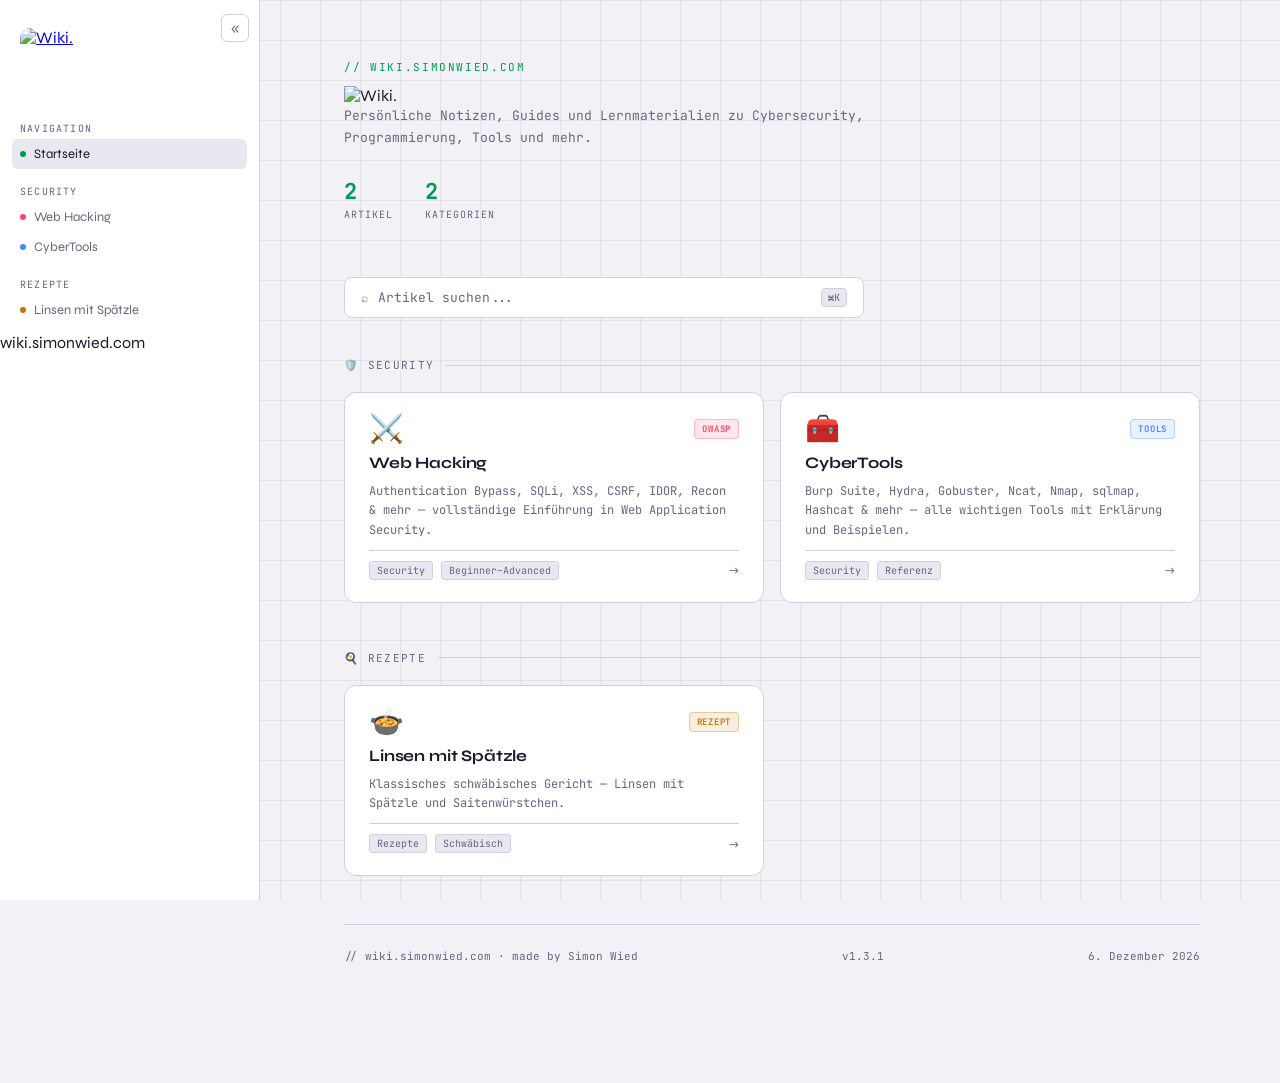
==== index.html @ 6a9721ab "FEAT(version): Added cache-busting with with adding versions to js and css links" ====
<!DOCTYPE html>
<html lang="de">
<head>
<meta charset="UTF-8">
<meta name="viewport" content="width=device-width, initial-scale=1.0">
<title>wiki.simonwied.com</title>
<!-- Google Analytics -->
<script async src="https://www.googletagmanager.com/gtag/js?id=G-G07DY445N4"></script>
<link href="https://fonts.googleapis.com/css2?family=JetBrains+Mono:wght@400;600;700&family=Syne:wght@400;600;700;800&display=swap" rel="stylesheet">
<link rel="stylesheet" href="index.css?v=1.3.1">
<script src="version.js"></script>
<script src="index.js?v=1.3.1" defer></script>
<link rel="icon" type="image/svg+xml" href="assets/favicon.svg">
<link rel="icon" type="image/png" href="assets/favicon-96x96.png">
<link rel="shortcut icon" href="assets/favicon.ico">
<link rel="apple-touch-icon" sizes="180x180" href="assets/apple-touch-icon.png">
<link rel="manifest" href="site.webmanifest">
</head>
<body>

<div class="layout">

  <!-- ── SIDEBAR ── -->
  <nav class="sidebar" id="sidebar">
    <button class="sidebar-toggle" id="sidebarToggle">«</button>
    <div class="sidebar-logo">
      <a href="index.html"><img src="assets/logo_big.png" alt="Wiki." class="logo-img"></a>
    </div>

    <div class="nav-section">
      <div class="nav-section-title">Navigation</div>
      <a href="index.html" class="nav-item active">
        <div class="dot" style="background:var(--accent)"></div> Startseite
      </a>
    </div>

    <div class="nav-section" style="margin-top:8px">
      <div class="nav-section-title">Security</div>
      <a href="web-hacking.html" class="nav-item">
        <div class="dot" style="background:#ff4466"></div> Web Hacking
      </a>
      <a href="cybertools.html" class="nav-item">
        <div class="dot" style="background:#4488ff"></div> CyberTools
      </a>
    </div>

    <div class="nav-section" style="margin-top:8px">
      <div class="nav-section-title">Rezepte</div>
      <a href="linsen-mit-spaetzle.html" class="nav-item">
        <div class="dot" style="background:#bb7700"></div> Linsen mit Spätzle
      </a>
    </div>

    <div class="sidebar-bottom">
      <div class="logo-text">wiki.simonwied.com</div>
    </div>
  </nav>
  <div class="sidebar-resize" id="sidebarResize"></div>

  <!-- ── MAIN ── -->
  <main class="main">

    <!-- Hero -->
    <div class="hero">
      <div class="hero-eyebrow">// wiki.simonwied.com</div>
      <img src="assets/logo_big.png" alt="Wiki." class="hero-logo">
      <p class="hero-sub">
        Persönliche Notizen, Guides und Lernmaterialien zu Cybersecurity,
        Programmierung, Tools und mehr.
      </p>
      <div class="hero-stats">
        <div class="stat">
          <span class="stat-num" id="statArticles">3</span>
          <span class="stat-label">Artikel</span>
        </div>
        <div class="stat">
          <span class="stat-num" id="statCategories">2</span>
          <span class="stat-label">Kategorien</span>
        </div>
      </div>
    </div>

    <!-- Search -->
    <div class="search-bar">
      <span>⌕</span>
      <input type="text" placeholder="Artikel suchen..." id="searchInput">
      <span class="kbd">⌘K</span>
    </div>

    <!-- Security Section -->
    <div class="section-header">
      <span class="section-title">🛡️ Security</span>
      <div class="section-line"></div>
    </div>

    <div class="card-grid" id="cardGrid">

      <a href="web-hacking.html" class="card cat-security" data-tags="web hacking security owasp xss sqli csrf idor">
        <div class="card-top">
          <span class="card-icon">⚔️</span>
          <span class="card-badge" style="background:rgba(255,68,102,0.12);color:#ff4466;border:1px solid rgba(255,68,102,0.3)">OWASP</span>
        </div>
        <div class="card-title">Web Hacking</div>
        <div class="card-desc">Authentication Bypass, SQLi, XSS, CSRF, IDOR, Recon & mehr — vollständige Einführung in Web Application Security.</div>
        <div class="card-footer">
          <span class="card-tag">Security</span>
          <span class="card-tag">Beginner–Advanced</span>
          <span class="card-arrow">→</span>
        </div>
      </a>

      <a href="cybertools.html" class="card cat-security" data-tags="tools burp suite hydra gobuster ncat netcat nmap sqlmap ffuf nikto hashcat john wireshark metasploit linpeas recon exploit password">
        <div class="card-top">
          <span class="card-icon">🧰</span>
          <span class="card-badge" style="background:rgba(68,136,255,0.12);color:#4488ff;border:1px solid rgba(68,136,255,0.3)">TOOLS</span>
        </div>
        <div class="card-title">CyberTools</div>
        <div class="card-desc">Burp Suite, Hydra, Gobuster, Ncat, Nmap, sqlmap, Hashcat & mehr — alle wichtigen Tools mit Erklärung und Beispielen.</div>
        <div class="card-footer">
          <span class="card-tag">Security</span>
          <span class="card-tag">Referenz</span>
          <span class="card-arrow">→</span>
        </div>
      </a>

    </div>

    <!-- Recipes Section -->
    <div class="section-header">
      <span class="section-title">🍳 Rezepte</span>
      <div class="section-line"></div>
    </div>

    <div class="card-grid">

      <a href="linsen-mit-spaetzle.html" class="card cat-other" data-tags="rezept linsen spätzle kochen schwäbisch">
        <div class="card-top">
          <span class="card-icon">🍲</span>
          <span class="card-badge" style="background:rgba(187,119,0,0.12);color:#bb7700;border:1px solid rgba(187,119,0,0.3)">REZEPT</span>
        </div>
        <div class="card-title">Linsen mit Spätzle</div>
        <div class="card-desc">Klassisches schwäbisches Gericht — Linsen mit Spätzle und Saitenwürstchen.</div>
        <div class="card-footer">
          <span class="card-tag">Rezepte</span>
          <span class="card-tag">Schwäbisch</span>
          <span class="card-arrow">→</span>
        </div>
      </a>

    </div>

    <!-- Footer -->
    <div class="wiki-footer">
      <span>// wiki.simonwied.com · made by Simon Wied</span>
      <span id="siteVersion" style="color:var(--muted);font-family:'JetBrains Mono',monospace;font-size:11px"></span>
      <span id="footerDate"></span>
    </div>

  </main>
</div>

</body>
</html>
---- index.css ----
/*
  index.css
  Wiki Startseite – wiki.simonwied.com
*/

:root {
  --bg: #f2f2f6;
  --surface: #ffffff;
  --surface2: #e8e8f0;
  --border: #d0d0e0;
  --primary: #1a1a2a;
  --secondary: #009955;
  --accent: #009955;
  --accent2: #dd2244;
  --accent3: #2255cc;
  --accent4: #bb7700;
  --text: #1a1a2a;
  --muted: #666680;
}

* { margin: 0; padding: 0; box-sizing: border-box; }

body {
  background: var(--bg);
  color: var(--text);
  font-family: 'Syne', sans-serif;
  min-height: 100vh;
  overflow-x: hidden;
}

body::before {
  content: '';
  position: fixed;
  inset: 0;
  background-image:
    linear-gradient(rgba(0,0,0,0.06) 1px, transparent 1px),
    linear-gradient(90deg, rgba(0,0,0,0.06) 1px, transparent 1px);
  background-size: 40px 40px;
  pointer-events: none;
  z-index: 0;
}

.layout {
  display: flex;
  min-height: 100vh;
  position: relative;
  z-index: 1;
}

/* ── Sidebar ── */
.sidebar {
  width: 260px;
  min-height: 100vh;
  background: var(--surface);
  border-right: 1px solid var(--border);
  padding: 28px 0;
  position: sticky;
  top: 0;
  height: 100vh;
  overflow-y: auto;
  flex-shrink: 0;
  transition: width 0.3s, min-width 0.3s, padding 0.3s;
}
.sidebar-logo {
  padding: 0 20px;
  margin-bottom: 16px;
}

.sidebar-logo .logo-img {
  width: 70px;
  height: 70px;
  border-radius: 10px;
  display: block;
  margin-bottom: 10px;
}

.sidebar-logo .logo-text {
  font-family: 'JetBrains Mono', monospace;
  font-size: 10px;
  color: var(--muted);
  font-weight: 400;
  letter-spacing: 0.06em;
  padding-bottom: 6px;
  border-bottom: 1px solid var(--border);
}

.nav-section { padding: 0 12px; margin-bottom: 8px; }

.nav-section-title {
  font-size: 10px;
  font-family: 'JetBrains Mono', monospace;
  color: var(--muted);
  letter-spacing: 0.12em;
  text-transform: uppercase;
  padding: 8px 8px 4px;
}

.nav-item {
  display: flex;
  align-items: center;
  gap: 8px;
  padding: 7px 8px;
  border-radius: 6px;
  font-size: 13px;
  color: var(--muted);
  transition: all 0.15s;
  text-decoration: none;
  cursor: pointer;
}

.nav-item:hover, .nav-item.active {
  background: var(--surface2);
  color: var(--text);
}

.nav-item .dot {
  width: 6px; height: 6px;
  border-radius: 50%;
  flex-shrink: 0;
}

/* ── Main ── */
.main {
  flex: 1;
  padding: 60px 80px;
  max-width: 1040px;
}

/* Hero */
.hero {
  margin-bottom: 56px;
  animation: fadeInUp 0.6s ease both;
}

.hero-eyebrow {
  font-family: 'JetBrains Mono', monospace;
  font-size: 11px;
  color: var(--accent);
  letter-spacing: 0.15em;
  text-transform: uppercase;
  margin-bottom: 12px;
}

.hero-title {
  font-size: 48px;
  font-weight: 800;
  letter-spacing: -0.03em;
  line-height: 1;
  color: var(--text);
  margin-bottom: 16px;
}

.hero-dot {
  color: var(--accent);
}

.hero-sub {
  font-family: 'JetBrains Mono', monospace;
  font-size: 13px;
  color: var(--muted);
  line-height: 1.7;
  max-width: 560px;
}

.hero-stats {
  display: flex;
  gap: 32px;
  margin-top: 28px;
}

.stat {
  display: flex;
  flex-direction: column;
  gap: 2px;
}

.stat-num {
  font-family: 'JetBrains Mono', monospace;
  font-size: 22px;
  font-weight: 700;
  color: var(--accent);
}

.stat-label {
  font-family: 'JetBrains Mono', monospace;
  font-size: 10px;
  color: var(--muted);
  text-transform: uppercase;
  letter-spacing: 0.1em;
}

/* Search bar */
.search-bar {
  display: flex;
  align-items: center;
  gap: 10px;
  background: var(--surface);
  border: 1px solid var(--border);
  border-radius: 8px;
  padding: 10px 16px;
  margin-bottom: 40px;
  max-width: 520px;
  transition: border-color 0.2s;
  animation: fadeInUp 0.6s ease 0.1s both;
}

.search-bar:focus-within { border-color: rgba(0,255,136,0.4); }

.search-bar span {
  font-family: 'JetBrains Mono', monospace;
  font-size: 12px;
  color: var(--muted);
}

.search-bar input {
  flex: 1;
  background: none;
  border: none;
  outline: none;
  color: var(--text);
  font-family: 'JetBrains Mono', monospace;
  font-size: 13px;
}

.search-bar input::placeholder { color: var(--muted); }

.search-bar .kbd {
  font-family: 'JetBrains Mono', monospace;
  font-size: 10px;
  color: var(--muted);
  background: var(--surface2);
  border: 1px solid var(--border);
  border-radius: 4px;
  padding: 2px 6px;
}

/* Section header */
.section-header {
  display: flex;
  align-items: center;
  gap: 12px;
  margin-bottom: 20px;
}

.section-title {
  font-family: 'JetBrains Mono', monospace;
  font-size: 11px;
  color: var(--muted);
  text-transform: uppercase;
  letter-spacing: 0.12em;
}

.section-line {
  flex: 1;
  height: 1px;
  background: var(--border);
}

/* Article card grid */
.card-grid {
  display: grid;
  grid-template-columns: repeat(auto-fill, minmax(300px, 1fr));
  gap: 16px;
  margin-bottom: 48px;
  animation: fadeInUp 0.6s ease 0.15s both;
}

.card {
  background: var(--surface);
  border: 1px solid var(--border);
  border-radius: 12px;
  padding: 22px 24px;
  text-decoration: none;
  color: inherit;
  display: flex;
  flex-direction: column;
  gap: 10px;
  transition: border-color 0.2s, transform 0.2s, box-shadow 0.2s;
  cursor: pointer;
  position: relative;
  overflow: hidden;
}

.card::before {
  content: '';
  position: absolute;
  top: 0; left: 0; right: 0;
  height: 2px;
  opacity: 0;
  transition: opacity 0.2s;
}

.card:hover {
  border-color: rgba(255,255,255,0.15);
  transform: translateY(-2px);
  box-shadow: 0 8px 32px rgba(0,0,0,0.3);
}

.card:hover::before { opacity: 1; }

.card.cat-security::before { background: linear-gradient(90deg, var(--accent2), var(--accent4)); }
.card.cat-coding::before   { background: linear-gradient(90deg, var(--accent3), var(--accent)); }
.card.cat-tools::before    { background: linear-gradient(90deg, var(--accent4), var(--accent3)); }
.card.cat-other::before    { background: linear-gradient(90deg, var(--muted), var(--accent3)); }

.card-top {
  display: flex;
  align-items: center;
  justify-content: space-between;
}

.card-icon {
  font-size: 28px;
  line-height: 1;
}

.card-badge {
  font-family: 'JetBrains Mono', monospace;
  font-size: 9px;
  padding: 3px 7px;
  border-radius: 4px;
  font-weight: 600;
  letter-spacing: 0.08em;
  text-transform: uppercase;
}

.card-title {
  font-size: 16px;
  font-weight: 700;
  letter-spacing: -0.01em;
  color: var(--text);
}

.card-desc {
  font-size: 12px;
  color: var(--muted);
  line-height: 1.6;
  font-family: 'JetBrains Mono', monospace;
}

.card-footer {
  display: flex;
  align-items: center;
  gap: 8px;
  margin-top: auto;
  padding-top: 10px;
  border-top: 1px solid var(--border);
}

.card-tag {
  font-family: 'JetBrains Mono', monospace;
  font-size: 10px;
  padding: 2px 7px;
  background: var(--surface2);
  border: 1px solid var(--border);
  border-radius: 3px;
  color: var(--muted);
}

.card-arrow {
  margin-left: auto;
  font-size: 12px;
  color: var(--muted);
  transition: transform 0.2s, color 0.2s;
}

.card:hover .card-arrow { transform: translateX(4px); color: var(--accent); }

/* Placeholder card */
.card-placeholder {
  background: var(--surface);
  border: 1px dashed var(--border);
  border-radius: 12px;
  padding: 22px 24px;
  display: flex;
  flex-direction: column;
  gap: 8px;
  opacity: 0.45;
}

.card-placeholder .card-title { color: var(--muted); }
.card-placeholder .card-desc  { font-family: 'JetBrains Mono', monospace; font-size: 12px; }

/* Footer */
.wiki-footer {
  margin-top: 24px;
  padding: 24px 0 60px;
  border-top: 1px solid var(--border);
  font-family: 'JetBrains Mono', monospace;
  font-size: 11px;
  color: var(--muted);
  display: flex;
  align-items: center;
  justify-content: space-between;
}

/* Scrollbar */
::-webkit-scrollbar { width: 6px; height: 6px; }
::-webkit-scrollbar-track { background: transparent; }
::-webkit-scrollbar-thumb { background: var(--border); border-radius: 3px; }

@keyframes fadeInUp {
  from { opacity: 0; transform: translateY(16px); }
  to   { opacity: 1; transform: translateY(0); }
}

/* ── Sidebar Toggle ── */
.sidebar-toggle {
  position: absolute;
  top: 14px;
  right: 10px;
  z-index: 100;
  width: 28px;
  height: 28px;
  border-radius: 6px;
  border: 1px solid var(--border);
  background: var(--surface);
  color: var(--muted);
  font-size: 14px;
  cursor: pointer;
  display: flex;
  align-items: center;
  justify-content: center;
  transition: background 0.15s, color 0.15s;
  font-family: 'JetBrains Mono', monospace;
}

.sidebar-toggle:hover {
  background: var(--surface2);
  color: var(--text);
}

.sidebar.collapsed .sidebar-toggle {
  position: fixed;
  top: 14px;
  left: 14px;
  right: auto;
}

/* ── Sidebar Collapsed ── */

.sidebar.collapsed {
  width: 0 !important;
  min-width: 0 !important;
  padding: 0;
  overflow: visible;
  border-right: none;
}

.sidebar.collapsed > *:not(.sidebar-toggle) {
  opacity: 0;
  pointer-events: none;
  overflow: hidden;
  height: 0;
  padding: 0;
  margin: 0;
}

/* ── Sidebar Resize Handle ── */
.sidebar-resize {
  width: 4px;
  cursor: col-resize;
  background: transparent;
  flex-shrink: 0;
  position: relative;
  z-index: 10;
  transition: background 0.15s;
}

.sidebar-resize:hover,
.sidebar-resize.active {
  background: var(--accent);
}

@media (max-width: 900px) {
  .sidebar { display: none; }
  .sidebar-toggle { display: none; }
  .sidebar-resize { display: none; }
  .main { padding: 32px 24px; }
  .hero-title { font-size: 34px; }
  .card-grid { grid-template-columns: 1fr; }
  .wiki-footer { flex-direction: column; gap: 8px; }
}
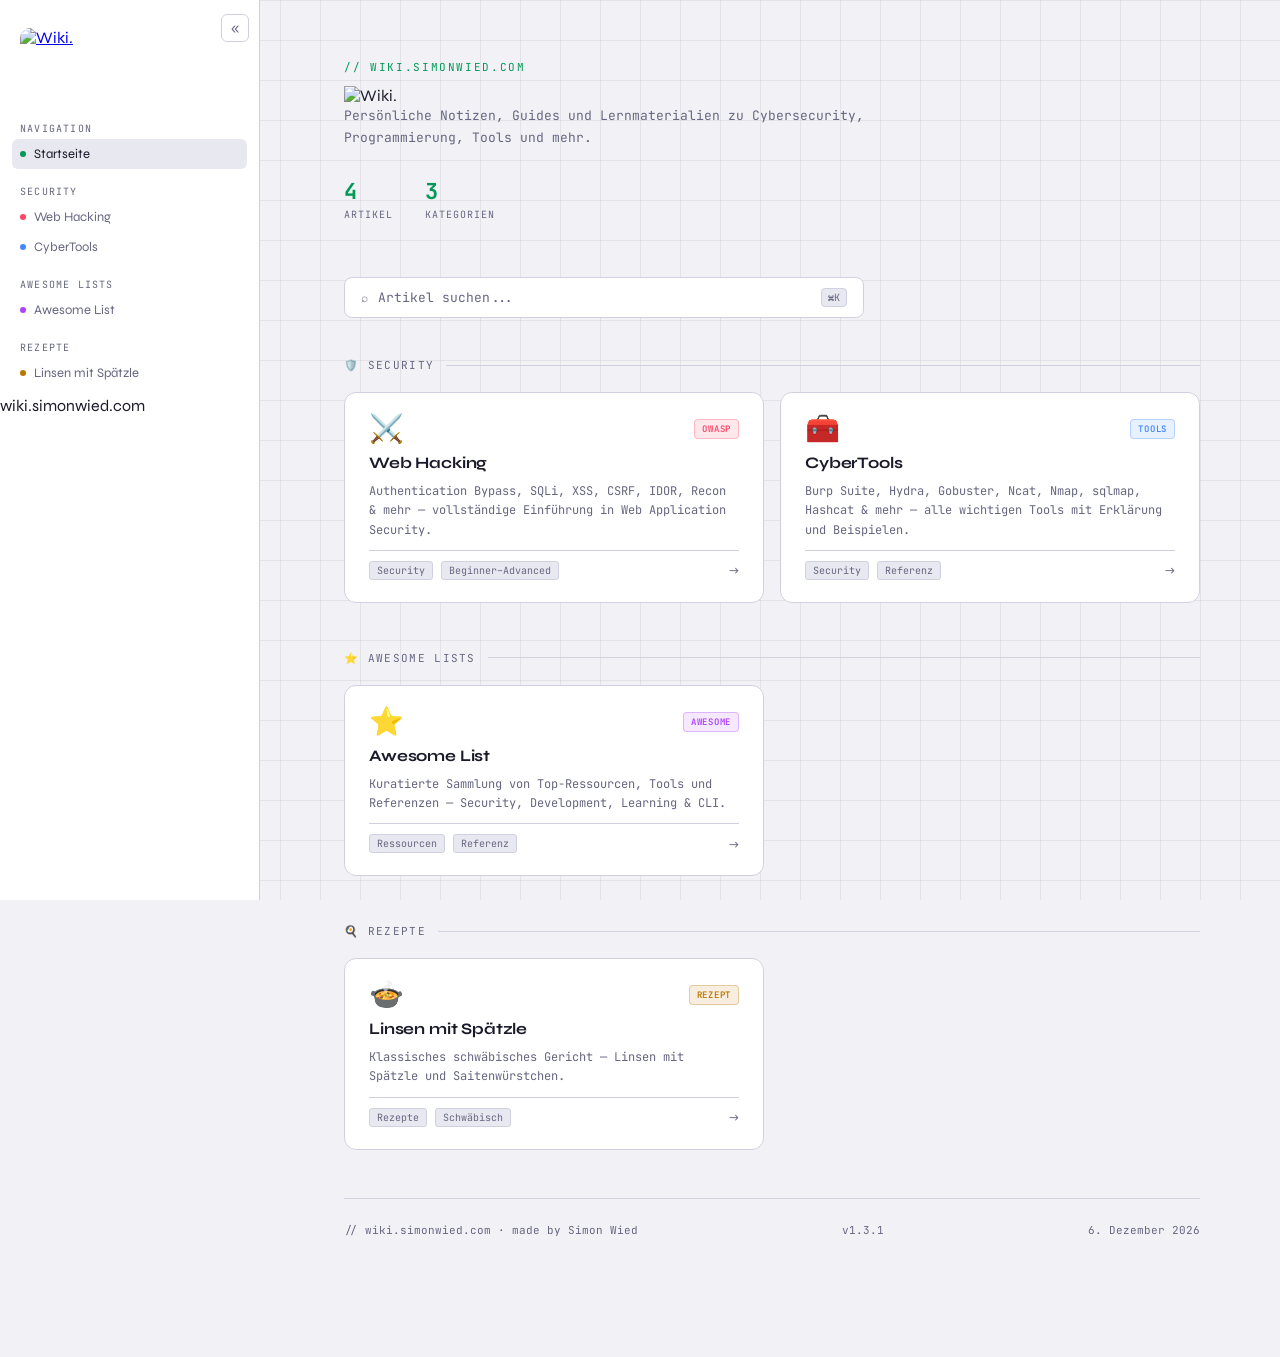
==== commit cf45bfb4: "FEAT(awesome-list): Added new awesome list page and new category. v. 1.4.1" ====
--- a/index.html
+++ b/index.html
@@ -8,7 +8,7 @@
 <script async src="https://www.googletagmanager.com/gtag/js?id=G-G07DY445N4"></script>
 <link href="https://fonts.googleapis.com/css2?family=JetBrains+Mono:wght@400;600;700&family=Syne:wght@400;600;700;800&display=swap" rel="stylesheet">
 <link rel="stylesheet" href="index.css?v=1.3.1">
-<script src="version.js"></script>
+<script src="version.js?v=1.3.1"></script>
 <script src="index.js?v=1.3.1" defer></script>
 <link rel="icon" type="image/svg+xml" href="assets/favicon.svg">
 <link rel="icon" type="image/png" href="assets/favicon-96x96.png">
@@ -41,6 +41,13 @@
       </a>
       <a href="cybertools.html" class="nav-item">
         <div class="dot" style="background:#4488ff"></div> CyberTools
+      </a>
+    </div>
+
+    <div class="nav-section" style="margin-top:8px">
+      <div class="nav-section-title">Awesome Lists</div>
+      <a href="awesome-list.html" class="nav-item">
+        <div class="dot" style="background:#aa44ff"></div> Awesome List
       </a>
     </div>
 
@@ -125,6 +132,30 @@
 
     </div>
 
+    <!-- Awesome Lists Section -->
+    <div class="section-header">
+      <span class="section-title">⭐ Awesome Lists</span>
+      <div class="section-line"></div>
+    </div>
+
+    <div class="card-grid">
+
+      <a href="awesome-list.html" class="card cat-other" data-tags="awesome list ressourcen kuratiert security development learning tools cli docker python javascript go shell">
+        <div class="card-top">
+          <span class="card-icon">⭐</span>
+          <span class="card-badge" style="background:rgba(170,68,255,0.12);color:#aa44ff;border:1px solid rgba(170,68,255,0.3)">AWESOME</span>
+        </div>
+        <div class="card-title">Awesome List</div>
+        <div class="card-desc">Kuratierte Sammlung von Top-Ressourcen, Tools und Referenzen — Security, Development, Learning & CLI.</div>
+        <div class="card-footer">
+          <span class="card-tag">Ressourcen</span>
+          <span class="card-tag">Referenz</span>
+          <span class="card-arrow">→</span>
+        </div>
+      </a>
+
+    </div>
+
     <!-- Recipes Section -->
     <div class="section-header">
       <span class="section-title">🍳 Rezepte</span>
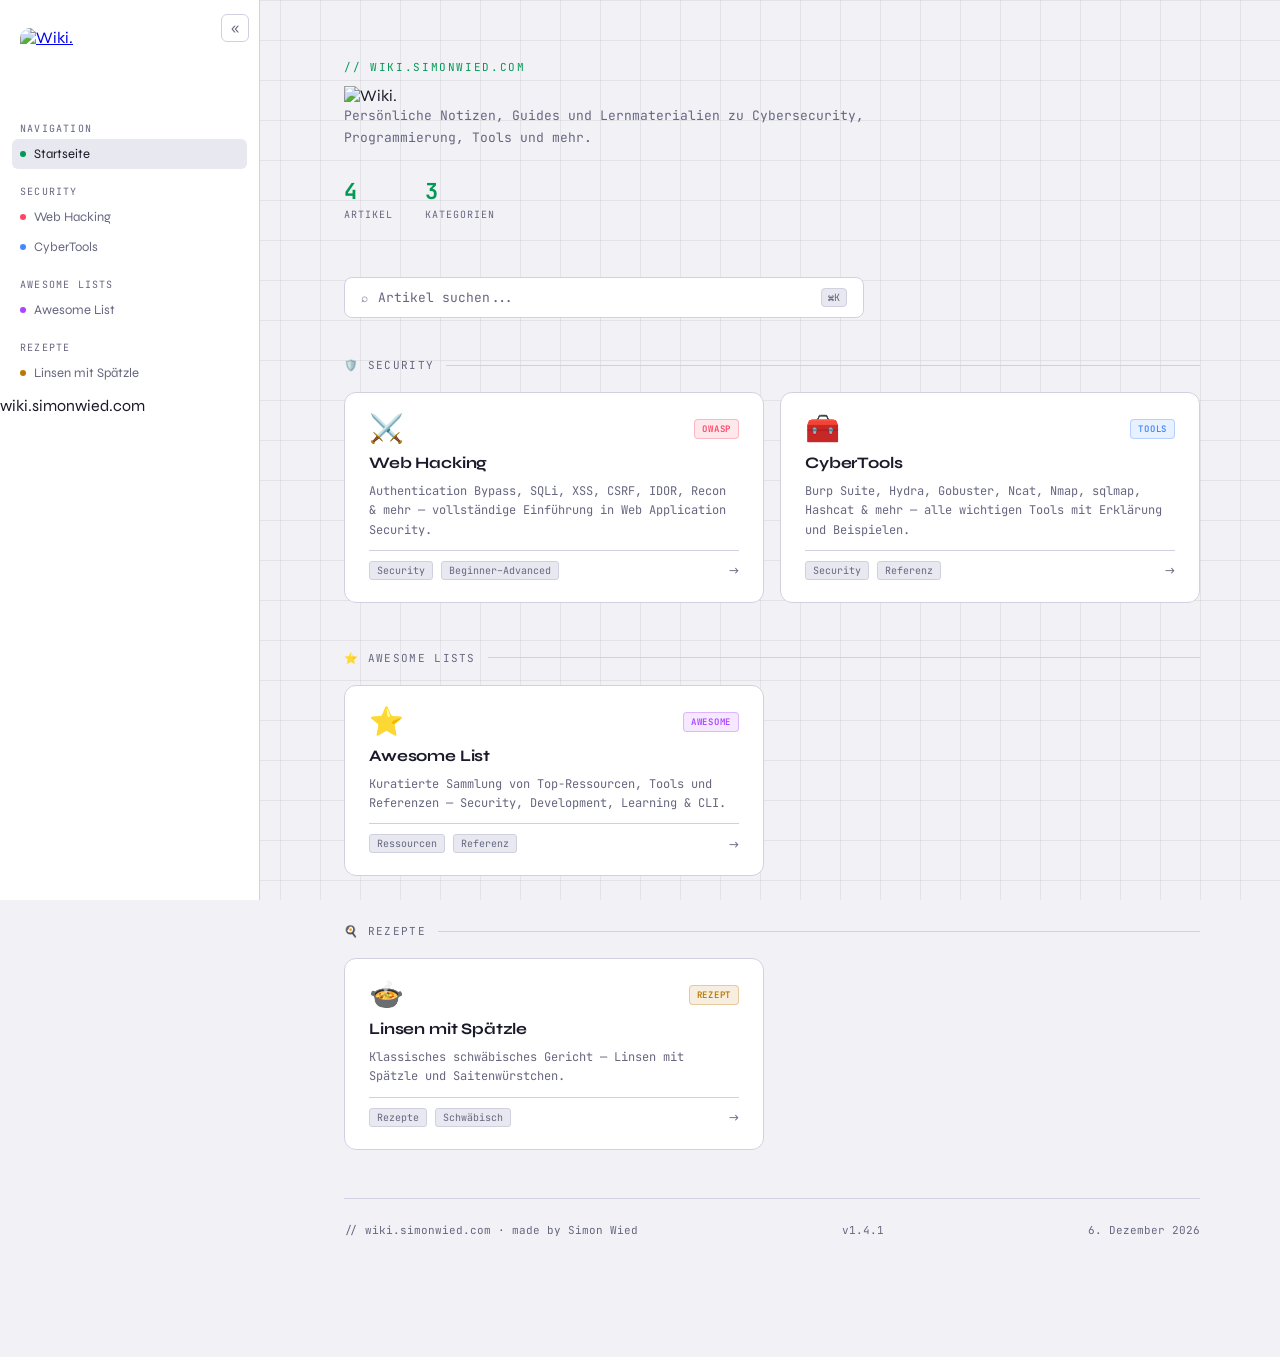
==== commit 5ebfabea: "UPD(version): Updated version to 1.4.1" ====
--- a/index.html
+++ b/index.html
@@ -7,9 +7,9 @@
 <!-- Google Analytics -->
 <script async src="https://www.googletagmanager.com/gtag/js?id=G-G07DY445N4"></script>
 <link href="https://fonts.googleapis.com/css2?family=JetBrains+Mono:wght@400;600;700&family=Syne:wght@400;600;700;800&display=swap" rel="stylesheet">
-<link rel="stylesheet" href="index.css?v=1.3.1">
-<script src="version.js?v=1.3.1"></script>
-<script src="index.js?v=1.3.1" defer></script>
+<link rel="stylesheet" href="index.css?v=1.4.1">
+<script src="version.js?v=1.4.1"></script>
+<script src="index.js?v=1.4.1" defer></script>
 <link rel="icon" type="image/svg+xml" href="assets/favicon.svg">
 <link rel="icon" type="image/png" href="assets/favicon-96x96.png">
 <link rel="shortcut icon" href="assets/favicon.ico">
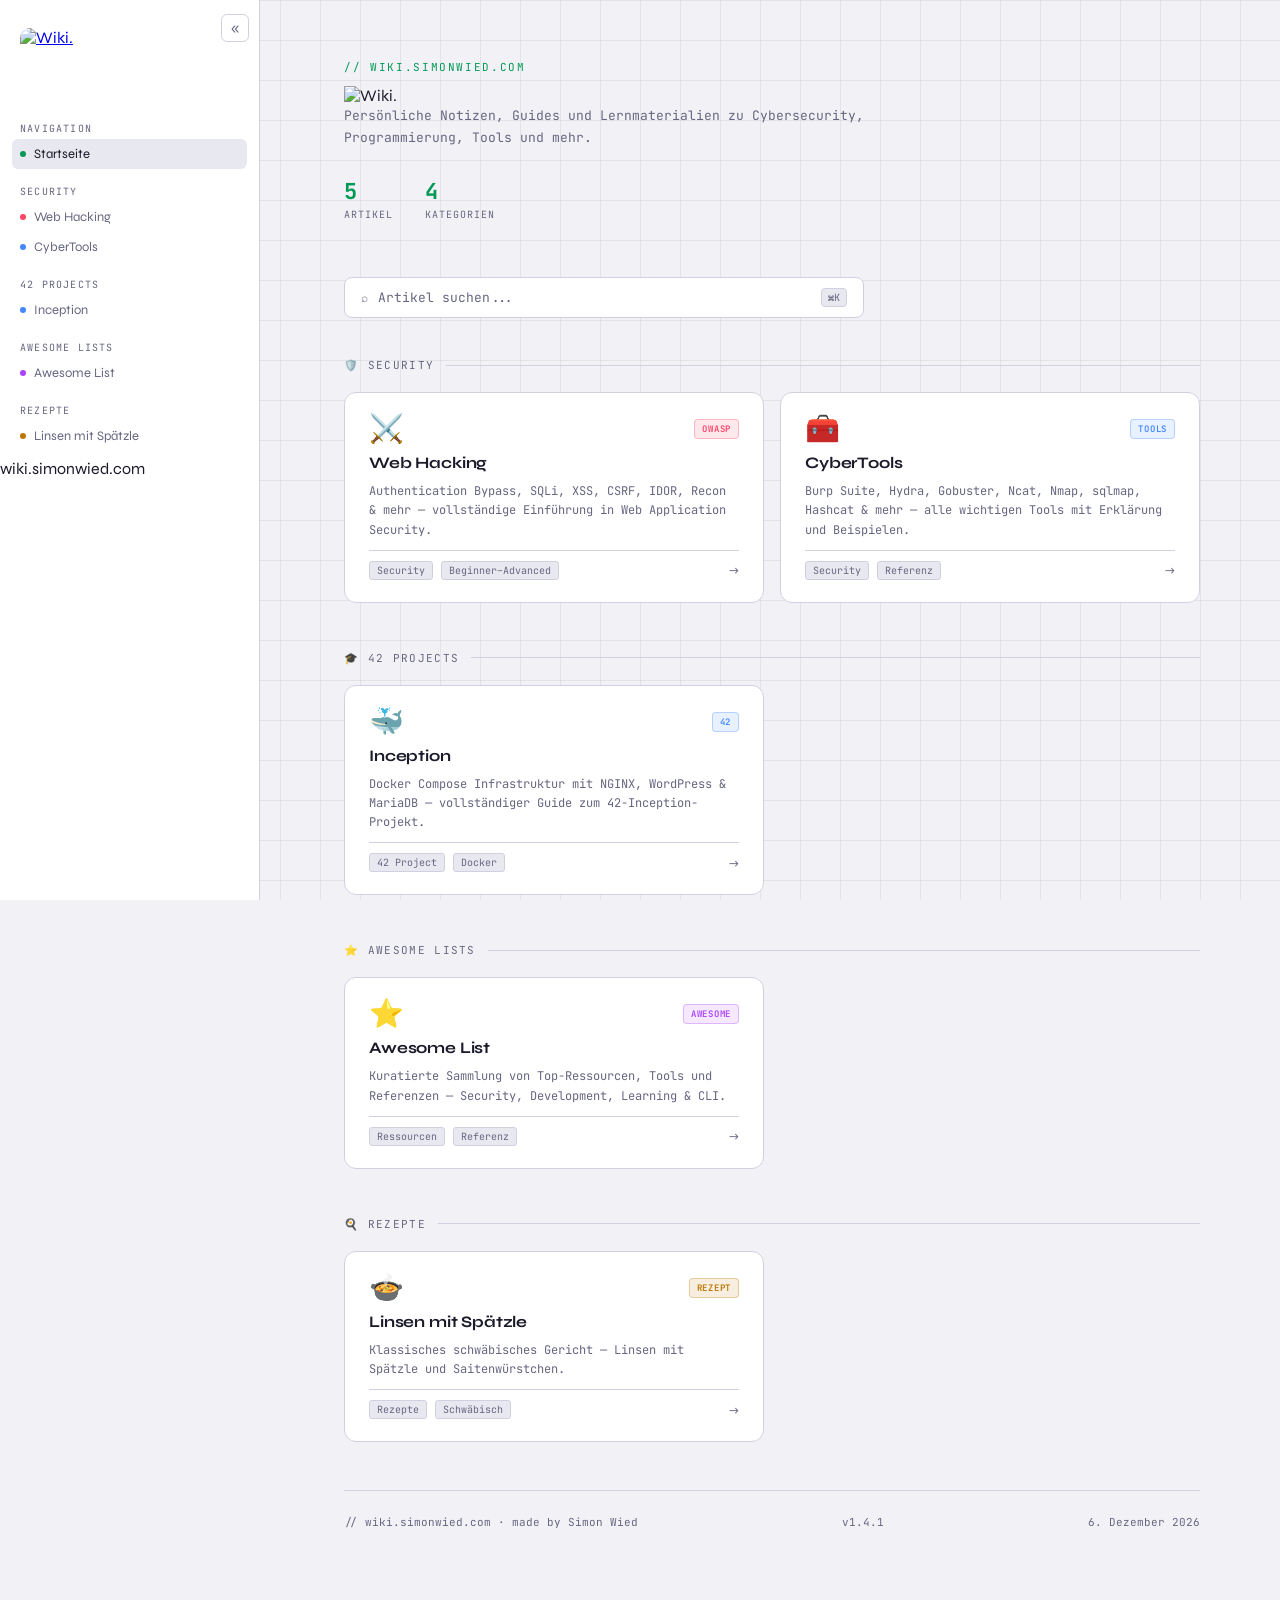
==== commit 97dffbd5: "FIX(title): Update title to Wiki." ====
--- a/index.html
+++ b/index.html
@@ -3,13 +3,13 @@
 <head>
 <meta charset="UTF-8">
 <meta name="viewport" content="width=device-width, initial-scale=1.0">
-<title>wiki.simonwied.com</title>
+<title>Wiki.</title>
 <!-- Google Analytics -->
 <script async src="https://www.googletagmanager.com/gtag/js?id=G-G07DY445N4"></script>
 <link href="https://fonts.googleapis.com/css2?family=JetBrains+Mono:wght@400;600;700&family=Syne:wght@400;600;700;800&display=swap" rel="stylesheet">
-<link rel="stylesheet" href="index.css?v=1.4.1">
-<script src="version.js?v=1.4.1"></script>
-<script src="index.js?v=1.4.1" defer></script>
+<link rel="stylesheet" href="index.css?v=1.4.2">
+<script src="version.js?v=1.4.2"></script>
+<script src="index.js?v=1.4.2" defer></script>
 <link rel="icon" type="image/svg+xml" href="assets/favicon.svg">
 <link rel="icon" type="image/png" href="assets/favicon-96x96.png">
 <link rel="shortcut icon" href="assets/favicon.ico">
@@ -41,6 +41,13 @@
       </a>
       <a href="cybertools.html" class="nav-item">
         <div class="dot" style="background:#4488ff"></div> CyberTools
+      </a>
+    </div>
+
+    <div class="nav-section" style="margin-top:8px">
+      <div class="nav-section-title">42 Projects</div>
+      <a href="inception.html" class="nav-item">
+        <div class="dot" style="background:#4488ff"></div> Inception
       </a>
     </div>
 
@@ -77,11 +84,11 @@
       </p>
       <div class="hero-stats">
         <div class="stat">
-          <span class="stat-num" id="statArticles">3</span>
+          <span class="stat-num" id="statArticles">4</span>
           <span class="stat-label">Artikel</span>
         </div>
         <div class="stat">
-          <span class="stat-num" id="statCategories">2</span>
+          <span class="stat-num" id="statCategories">3</span>
           <span class="stat-label">Kategorien</span>
         </div>
       </div>
@@ -132,6 +139,30 @@
 
     </div>
 
+    <!-- 42 Projects Section -->
+    <div class="section-header">
+      <span class="section-title">🎓 42 Projects</span>
+      <div class="section-line"></div>
+    </div>
+
+    <div class="card-grid">
+
+      <a href="inception.html" class="card cat-other" data-tags="42 inception docker compose nginx wordpress mariadb vm infrastructure container">
+        <div class="card-top">
+          <span class="card-icon">🐳</span>
+          <span class="card-badge" style="background:rgba(68,136,255,0.12);color:#4488ff;border:1px solid rgba(68,136,255,0.3)">42</span>
+        </div>
+        <div class="card-title">Inception</div>
+        <div class="card-desc">Docker Compose Infrastruktur mit NGINX, WordPress & MariaDB — vollständiger Guide zum 42-Inception-Projekt.</div>
+        <div class="card-footer">
+          <span class="card-tag">42 Project</span>
+          <span class="card-tag">Docker</span>
+          <span class="card-arrow">→</span>
+        </div>
+      </a>
+
+    </div>
+
     <!-- Awesome Lists Section -->
     <div class="section-header">
       <span class="section-title">⭐ Awesome Lists</span>
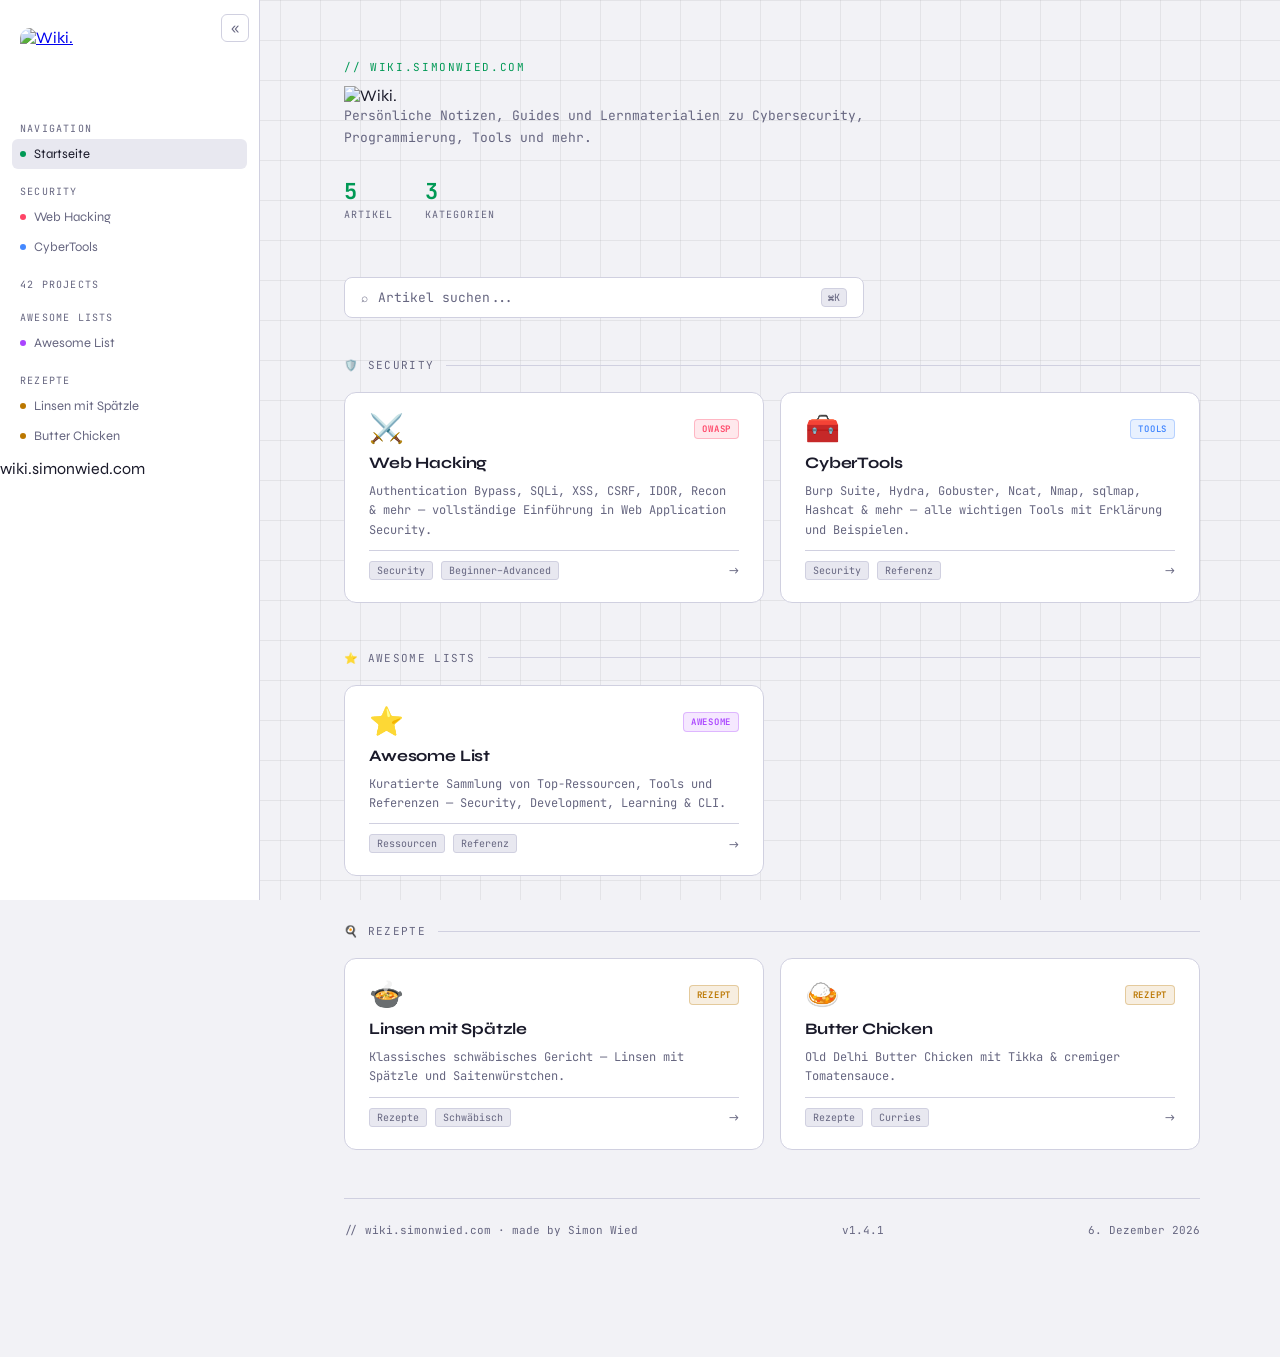
==== commit 35dbec9d: "ADD - Buttermilk chicken Recipe Added .html file to include the new recipe Added .js file from the t" ====
--- a/index.html
+++ b/index.html
@@ -11,10 +11,12 @@
 <script src="version.js?v=1.4.2"></script>
 <script src="index.js?v=1.4.2" defer></script>
 <link rel="icon" type="image/svg+xml" href="assets/favicon.svg">
-<link rel="icon" type="image/png" href="assets/favicon-96x96.png">
+<link rel="icon" type="image/png" sizes="96x96" href="assets/favicon-96x96.png">
+<link rel="icon" type="image/png" sizes="192x192" href="assets/web-app-manifest-192x192.png">
+<link rel="icon" type="image/png" sizes="512x512" href="assets/web-app-manifest-512x512.png">
 <link rel="shortcut icon" href="assets/favicon.ico">
 <link rel="apple-touch-icon" sizes="180x180" href="assets/apple-touch-icon.png">
-<link rel="manifest" href="site.webmanifest">
+<link rel="manifest" href="assets/site.webmanifest">
 </head>
 <body>
 
@@ -46,9 +48,7 @@
 
     <div class="nav-section" style="margin-top:8px">
       <div class="nav-section-title">42 Projects</div>
-      <a href="inception.html" class="nav-item">
-        <div class="dot" style="background:#4488ff"></div> Inception
-      </a>
+      
     </div>
 
     <div class="nav-section" style="margin-top:8px">
@@ -62,6 +62,9 @@
       <div class="nav-section-title">Rezepte</div>
       <a href="linsen-mit-spaetzle.html" class="nav-item">
         <div class="dot" style="background:#bb7700"></div> Linsen mit Spätzle
+      </a>
+      <a href="buttermilk-chicken.html" class="nav-item">
+        <div class="dot" style="background:#bb7700"></div> Butter Chicken
       </a>
     </div>
 
@@ -140,29 +143,6 @@
     </div>
 
     <!-- 42 Projects Section -->
-    <div class="section-header">
-      <span class="section-title">🎓 42 Projects</span>
-      <div class="section-line"></div>
-    </div>
-
-    <div class="card-grid">
-
-      <a href="inception.html" class="card cat-other" data-tags="42 inception docker compose nginx wordpress mariadb vm infrastructure container">
-        <div class="card-top">
-          <span class="card-icon">🐳</span>
-          <span class="card-badge" style="background:rgba(68,136,255,0.12);color:#4488ff;border:1px solid rgba(68,136,255,0.3)">42</span>
-        </div>
-        <div class="card-title">Inception</div>
-        <div class="card-desc">Docker Compose Infrastruktur mit NGINX, WordPress & MariaDB — vollständiger Guide zum 42-Inception-Projekt.</div>
-        <div class="card-footer">
-          <span class="card-tag">42 Project</span>
-          <span class="card-tag">Docker</span>
-          <span class="card-arrow">→</span>
-        </div>
-      </a>
-
-    </div>
-
     <!-- Awesome Lists Section -->
     <div class="section-header">
       <span class="section-title">⭐ Awesome Lists</span>
@@ -205,6 +185,20 @@
         <div class="card-footer">
           <span class="card-tag">Rezepte</span>
           <span class="card-tag">Schwäbisch</span>
+          <span class="card-arrow">→</span>
+        </div>
+      </a>
+
+      <a href="buttermilk-chicken.html" class="card cat-other" data-tags="rezept curry indisch butter chicken">
+        <div class="card-top">
+          <span class="card-icon">🍛</span>
+          <span class="card-badge" style="background:rgba(187,119,0,0.12);color:#bb7700;border:1px solid rgba(187,119,0,0.3)">REZEPT</span>
+        </div>
+        <div class="card-title">Butter Chicken</div>
+        <div class="card-desc">Old Delhi Butter Chicken mit Tikka & cremiger Tomatensauce.</div>
+        <div class="card-footer">
+          <span class="card-tag">Rezepte</span>
+          <span class="card-tag">Curries</span>
           <span class="card-arrow">→</span>
         </div>
       </a>
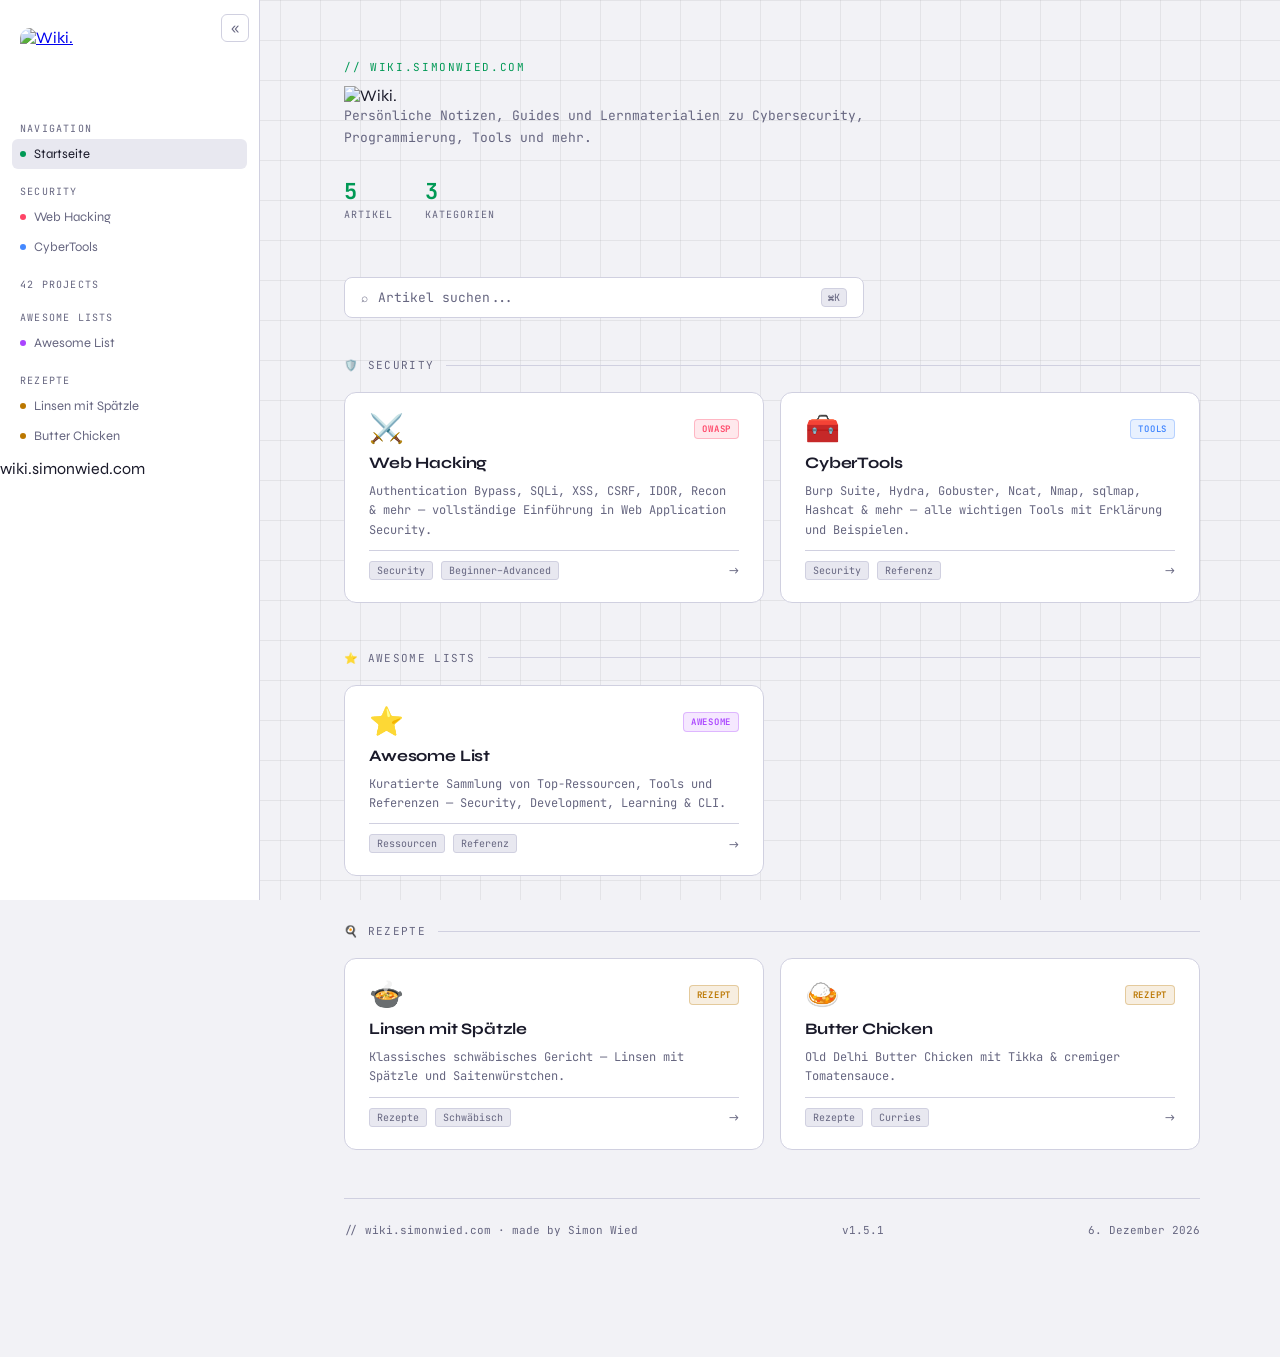
==== commit 2589d8d2: "Merge pull request #15 from AimonKied/pr-14 Pr 14" ====
--- a/index.html
+++ b/index.html
@@ -7,9 +7,9 @@
 <!-- Google Analytics -->
 <script async src="https://www.googletagmanager.com/gtag/js?id=G-G07DY445N4"></script>
 <link href="https://fonts.googleapis.com/css2?family=JetBrains+Mono:wght@400;600;700&family=Syne:wght@400;600;700;800&display=swap" rel="stylesheet">
-<link rel="stylesheet" href="index.css?v=1.4.2">
-<script src="version.js?v=1.4.2"></script>
-<script src="index.js?v=1.4.2" defer></script>
+<link rel="stylesheet" href="index.css?v=1.5.1">
+<script src="version.js?v=1.5.1"></script>
+<script src="index.js?v=1.5.1" defer></script>
 <link rel="icon" type="image/svg+xml" href="assets/favicon.svg">
 <link rel="icon" type="image/png" sizes="96x96" href="assets/favicon-96x96.png">
 <link rel="icon" type="image/png" sizes="192x192" href="assets/web-app-manifest-192x192.png">
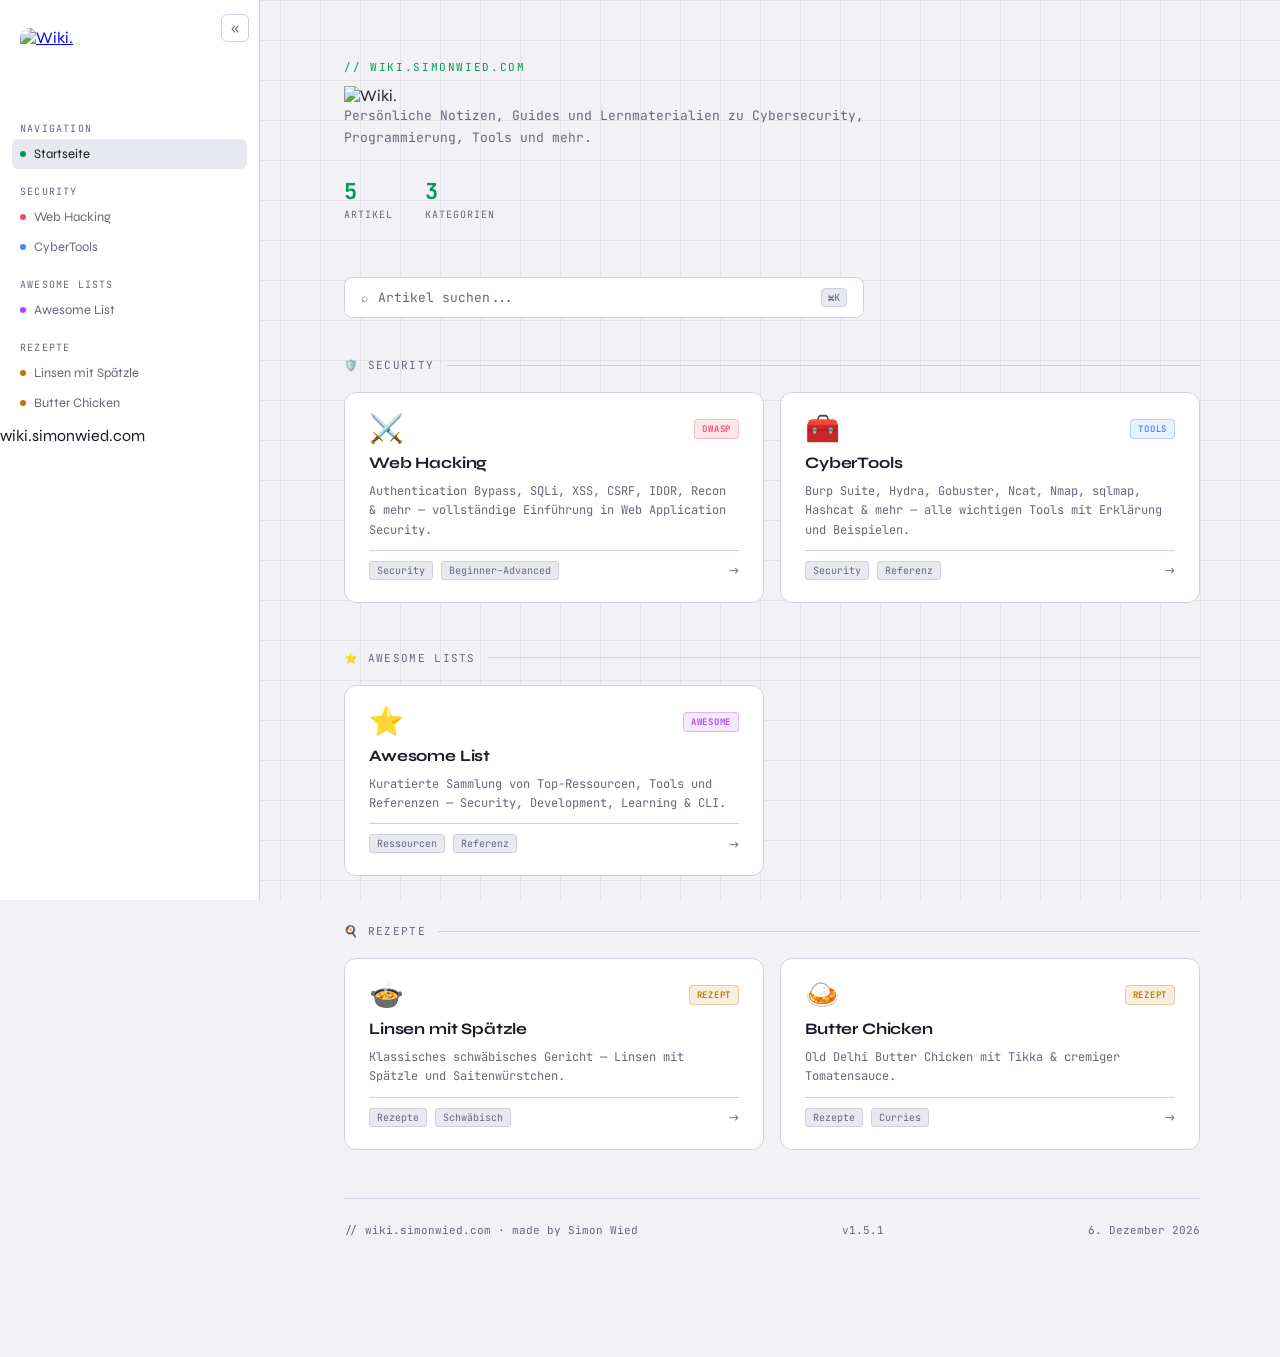
==== commit f9475af6: "DEL(category): removed 42 projects category from nav bar" ====
--- a/index.html
+++ b/index.html
@@ -47,11 +47,6 @@
     </div>
 
     <div class="nav-section" style="margin-top:8px">
-      <div class="nav-section-title">42 Projects</div>
-      
-    </div>
-
-    <div class="nav-section" style="margin-top:8px">
       <div class="nav-section-title">Awesome Lists</div>
       <a href="awesome-list.html" class="nav-item">
         <div class="dot" style="background:#aa44ff"></div> Awesome List
@@ -142,7 +137,7 @@
 
     </div>
 
-    <!-- 42 Projects Section -->
+    
     <!-- Awesome Lists Section -->
     <div class="section-header">
       <span class="section-title">⭐ Awesome Lists</span>
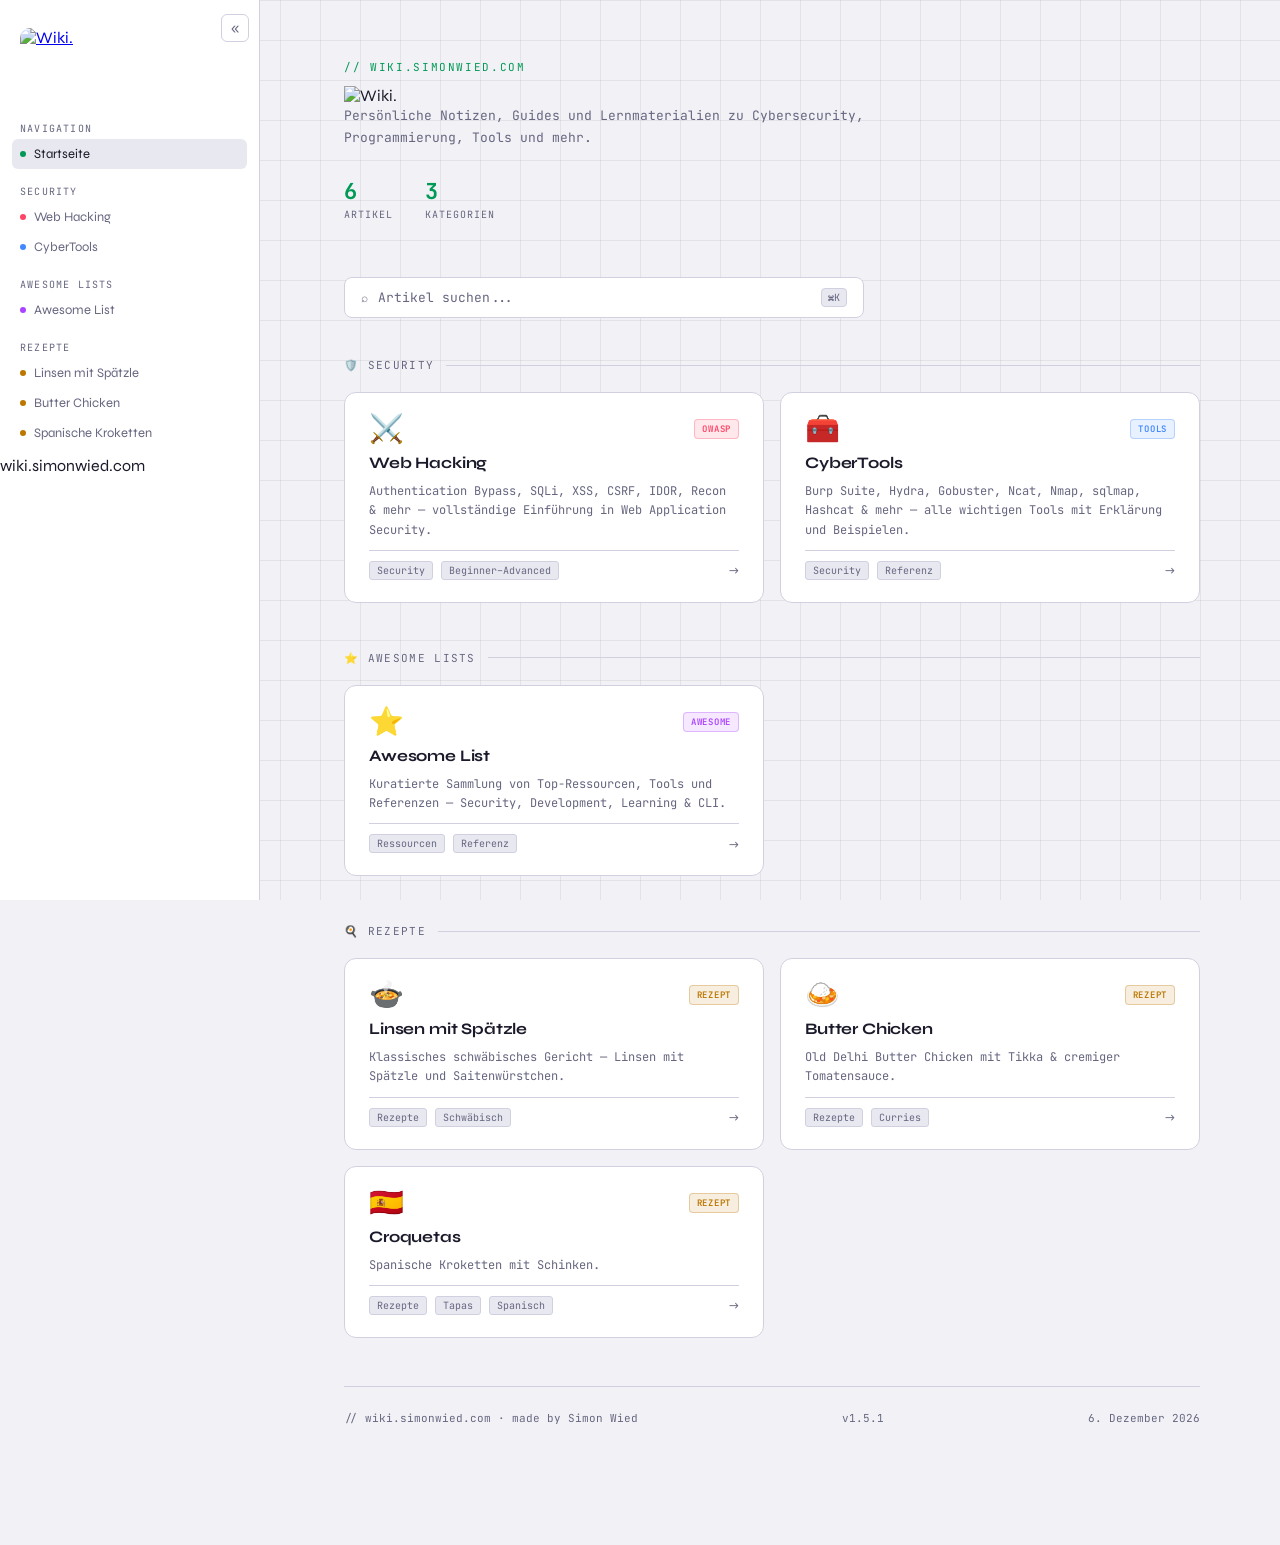
==== commit 248347ce: "FIX(card): Fixed index card of croquetas with naming and card-tags" ====
--- a/index.html
+++ b/index.html
@@ -7,9 +7,9 @@
 <!-- Google Analytics -->
 <script async src="https://www.googletagmanager.com/gtag/js?id=G-G07DY445N4"></script>
 <link href="https://fonts.googleapis.com/css2?family=JetBrains+Mono:wght@400;600;700&family=Syne:wght@400;600;700;800&display=swap" rel="stylesheet">
-<link rel="stylesheet" href="index.css?v=1.5.1">
-<script src="version.js?v=1.5.1"></script>
-<script src="index.js?v=1.5.1" defer></script>
+<link rel="stylesheet" href="index.css?v=1.5.3">
+<script src="version.js?v=1.5.3"></script>
+<script src="index.js?v=1.5.3" defer></script>
 <link rel="icon" type="image/svg+xml" href="assets/favicon.svg">
 <link rel="icon" type="image/png" sizes="96x96" href="assets/favicon-96x96.png">
 <link rel="icon" type="image/png" sizes="192x192" href="assets/web-app-manifest-192x192.png">
@@ -38,28 +38,31 @@
 
     <div class="nav-section" style="margin-top:8px">
       <div class="nav-section-title">Security</div>
-      <a href="web-hacking.html" class="nav-item">
+      <a href="pages/web-hacking/web-hacking.html" class="nav-item">
         <div class="dot" style="background:#ff4466"></div> Web Hacking
       </a>
-      <a href="cybertools.html" class="nav-item">
+      <a href="pages/cybertools/cybertools.html" class="nav-item">
         <div class="dot" style="background:#4488ff"></div> CyberTools
       </a>
     </div>
 
     <div class="nav-section" style="margin-top:8px">
       <div class="nav-section-title">Awesome Lists</div>
-      <a href="awesome-list.html" class="nav-item">
+      <a href="pages/awesome-list/awesome-list.html" class="nav-item">
         <div class="dot" style="background:#aa44ff"></div> Awesome List
       </a>
     </div>
 
     <div class="nav-section" style="margin-top:8px">
       <div class="nav-section-title">Rezepte</div>
-      <a href="linsen-mit-spaetzle.html" class="nav-item">
+      <a href="pages/linsen-mit-spaetzle/linsen-mit-spaetzle.html" class="nav-item">
         <div class="dot" style="background:#bb7700"></div> Linsen mit Spätzle
       </a>
-      <a href="buttermilk-chicken.html" class="nav-item">
+      <a href="pages/buttermilk-chicken/buttermilk-chicken.html" class="nav-item">
         <div class="dot" style="background:#bb7700"></div> Butter Chicken
+      </a>
+      <a href="pages/croquetas/croquetas.html" class="nav-item">
+        <div class="dot" style="background:#bb7700"></div> Spanische Kroketten
       </a>
     </div>
 
@@ -107,7 +110,7 @@
 
     <div class="card-grid" id="cardGrid">
 
-      <a href="web-hacking.html" class="card cat-security" data-tags="web hacking security owasp xss sqli csrf idor">
+      <a href="pages/web-hacking/web-hacking.html" class="card cat-security" data-tags="web hacking security owasp xss sqli csrf idor">
         <div class="card-top">
           <span class="card-icon">⚔️</span>
           <span class="card-badge" style="background:rgba(255,68,102,0.12);color:#ff4466;border:1px solid rgba(255,68,102,0.3)">OWASP</span>
@@ -121,7 +124,7 @@
         </div>
       </a>
 
-      <a href="cybertools.html" class="card cat-security" data-tags="tools burp suite hydra gobuster ncat netcat nmap sqlmap ffuf nikto hashcat john wireshark metasploit linpeas recon exploit password">
+      <a href="pages/cybertools/cybertools.html" class="card cat-security" data-tags="tools burp suite hydra gobuster ncat netcat nmap sqlmap ffuf nikto hashcat john wireshark metasploit linpeas recon exploit password">
         <div class="card-top">
           <span class="card-icon">🧰</span>
           <span class="card-badge" style="background:rgba(68,136,255,0.12);color:#4488ff;border:1px solid rgba(68,136,255,0.3)">TOOLS</span>
@@ -146,7 +149,7 @@
 
     <div class="card-grid">
 
-      <a href="awesome-list.html" class="card cat-other" data-tags="awesome list ressourcen kuratiert security development learning tools cli docker python javascript go shell">
+      <a href="pages/awesome-list/awesome-list.html" class="card cat-other" data-tags="awesome list ressourcen kuratiert security development learning tools cli docker python javascript go shell">
         <div class="card-top">
           <span class="card-icon">⭐</span>
           <span class="card-badge" style="background:rgba(170,68,255,0.12);color:#aa44ff;border:1px solid rgba(170,68,255,0.3)">AWESOME</span>
@@ -170,7 +173,7 @@
 
     <div class="card-grid">
 
-      <a href="linsen-mit-spaetzle.html" class="card cat-other" data-tags="rezept linsen spätzle kochen schwäbisch">
+      <a href="pages/linsen-mit-spaetzle/linsen-mit-spaetzle.html" class="card cat-other" data-tags="rezept linsen spätzle kochen schwäbisch">
         <div class="card-top">
           <span class="card-icon">🍲</span>
           <span class="card-badge" style="background:rgba(187,119,0,0.12);color:#bb7700;border:1px solid rgba(187,119,0,0.3)">REZEPT</span>
@@ -184,7 +187,7 @@
         </div>
       </a>
 
-      <a href="buttermilk-chicken.html" class="card cat-other" data-tags="rezept curry indisch butter chicken">
+      <a href="pages/buttermilk-chicken/buttermilk-chicken.html" class="card cat-other" data-tags="rezept curry indisch butter chicken">
         <div class="card-top">
           <span class="card-icon">🍛</span>
           <span class="card-badge" style="background:rgba(187,119,0,0.12);color:#bb7700;border:1px solid rgba(187,119,0,0.3)">REZEPT</span>
@@ -194,6 +197,21 @@
         <div class="card-footer">
           <span class="card-tag">Rezepte</span>
           <span class="card-tag">Curries</span>
+          <span class="card-arrow">→</span>
+        </div>
+      </a>
+
+      <a href="pages/croquetas/croquetas.html" class="card cat-other" data-tags="rezept span">
+        <div class="card-top">
+          <span class="card-icon">🇪🇸</span>
+          <span class="card-badge" style="background:rgba(187,119,0,0.12);color:#bb7700;border:1px solid rgba(187,119,0,0.3)">REZEPT</span>
+        </div>
+        <div class="card-title">Croquetas</div>
+        <div class="card-desc">Spanische Kroketten mit Schinken.</div>
+        <div class="card-footer">
+          <span class="card-tag">Rezepte</span>
+          <span class="card-tag">Tapas</span>
+          <span class="card-tag">Spanisch</span>
           <span class="card-arrow">→</span>
         </div>
       </a>
